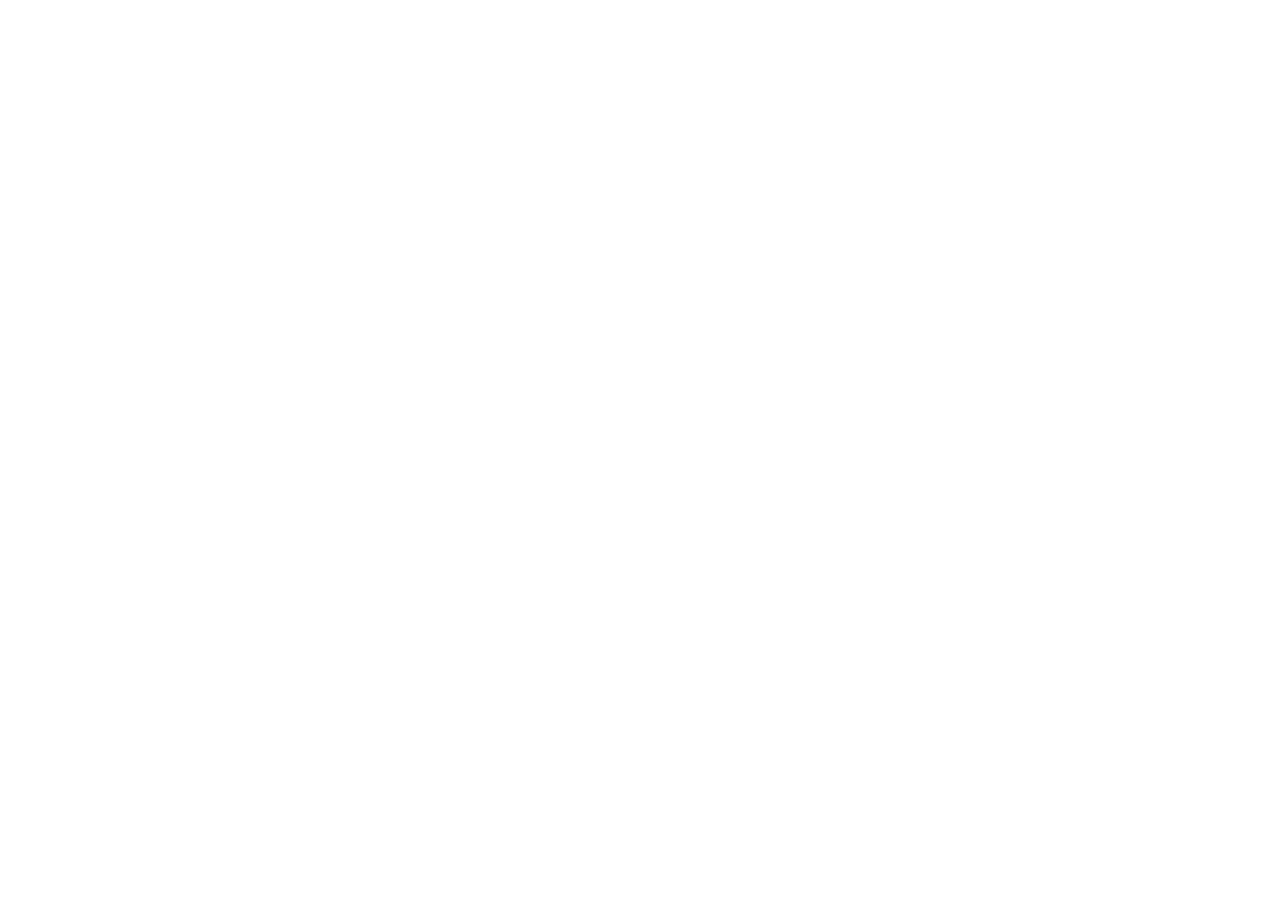
==== index.html @ 31b21d1b "inicio" ====
<!doctype html>
<html lang="en">
    <head>
        <meta charset="utf-8">
        <meta name="viewport" content="width=device-width, initial-scale=1">
        <link href="https://cdn.jsdelivr.net/npm/bootstrap@5.1.3/dist/css/bootstrap.min.css" rel="stylesheet" integrity="sha384-1BmE4kWBq78iYhFldvKuhfTAU6auU8tT94WrHftjDbrCEXSU1oBoqyl2QvZ6jIW3" crossorigin="anonymous">
        <title>Page</title>
    </head>
    <body>
        

        <script src="https://cdn.jsdelivr.net/npm/bootstrap@5.1.3/dist/js/bootstrap.bundle.min.js" integrity="sha384-ka7Sk0Gln4gmtz2MlQnikT1wXgYsOg+OMhuP+IlRH9sENBO0LRn5q+8nbTov4+1p" crossorigin="anonymous"></script>
    </body>
</html>
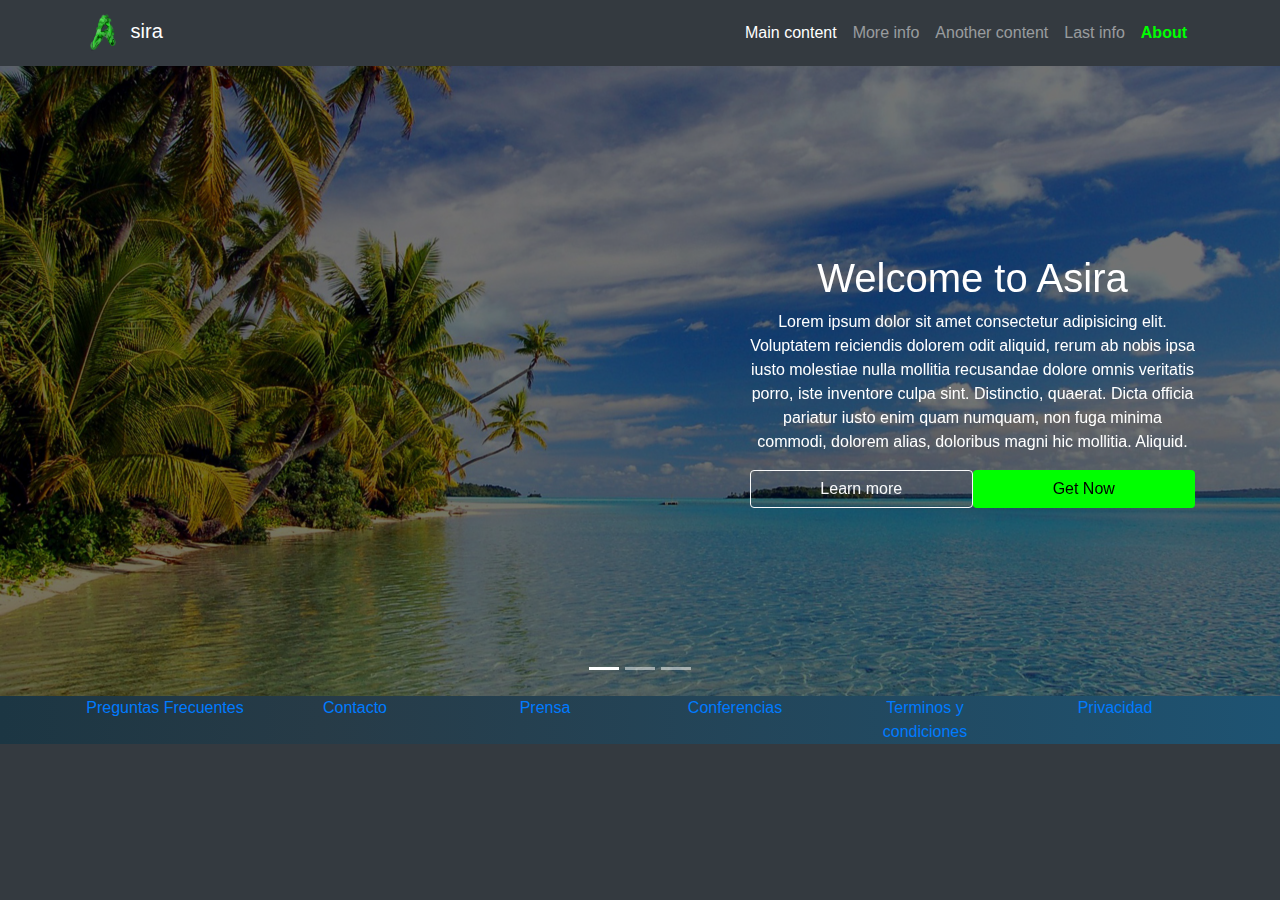
==== commit 1c3fae31: "footer-navbar-carousel" ====
--- a/index.html
+++ b/index.html
@@ -1,14 +1,119 @@
 <!doctype html>
 <html lang="en">
-    <head>
-        <meta charset="utf-8">
-        <meta name="viewport" content="width=device-width, initial-scale=1">
-        <link href="https://cdn.jsdelivr.net/npm/bootstrap@5.1.3/dist/css/bootstrap.min.css" rel="stylesheet" integrity="sha384-1BmE4kWBq78iYhFldvKuhfTAU6auU8tT94WrHftjDbrCEXSU1oBoqyl2QvZ6jIW3" crossorigin="anonymous">
-        <title>Page</title>
-    </head>
-    <body>
+<head>
+    <meta charset="utf-8">
+    <meta name="viewport" content="width=device-width, initial-scale=1, shrink-to-fit=no">
+    <link rel="stylesheet" href="https://maxcdn.bootstrapcdn.com/bootstrap/4.0.0/css/bootstrap.min.css" integrity="sha384-Gn5384xqQ1aoWXA+058RXPxPg6fy4IWvTNh0E263XmFcJlSAwiGgFAW/dAiS6JXm" crossorigin="anonymous">
+    <link rel="stylesheet" href="./css/index.css">
+    <title>Page</title>
+</head>
+<body class="bg-dark">
+    
+    <nav id="header" class="navbar navbar-expand-lg navbar-dark bg-dark">
+        <div class="container">
+            <a class="navbar-brand" href="#">
+                <img src="./img/logo_1.png" alt="logo" class="">
+                sira
+            </a>
+            <button class="navbar-toggler" type="button" data-toggle="collapse" data-target="#navbarSupportedContent" aria-controls="navbarSupportedContent" aria-expanded="false" aria-label="Toggle navigation">
+            <span class="navbar-toggler-icon"></span>
+            </button>
         
+            <div class="collapse navbar-collapse" id="navbarSupportedContent">
+            <ul class="navbar-nav ml-auto">
+                <li class="nav-item active">
+                    <a class="nav-link" href="#">Main content<span class="sr-only">(current)</span></a>
+                </li>
+                <li class="nav-item">
+                    <a class="nav-link" href="#">More info</a>
+                </li>
+                <li class="nav-item">
+                    <a class="nav-link" href="#">Another content</a>
+                </li>
+                <li class="nav-item">
+                    <a class="nav-link" href="#">Last info</a>
+                </li>
+                <li class="nav-item">
+                    <a class="nav-link my-font" href="#">About</a>
+                </li>
+            </ul>
+            </div>
+        </div>
+    </nav>
 
-        <script src="https://cdn.jsdelivr.net/npm/bootstrap@5.1.3/dist/js/bootstrap.bundle.min.js" integrity="sha384-ka7Sk0Gln4gmtz2MlQnikT1wXgYsOg+OMhuP+IlRH9sENBO0LRn5q+8nbTov4+1p" crossorigin="anonymous"></script>
-    </body>
+    <!-- Main -->
+    <main id="main">
+        <div id="carousel" class="carousel slide" data-ride="carousel" data-pause="false">
+            <ol class="carousel-indicators">
+                <li data-target="#carousel" data-slide-to="0" class="active"></li>
+                <li data-target="#carousel" data-slide-to="1"></li>
+                <li data-target="#carousel" data-slide-to="2"></li>
+            </ol>
+            <div class="carousel-inner">
+                <div class="carousel-item active">
+                    <img class="d-block w-100" src="./img/hawaii.jpg" alt="Hawaii">
+                </div>
+                <div class="carousel-item">
+                    <img class="d-block w-100" src="./img/hawaii2.jpg" alt="Hawaii 2">
+                </div>
+                <div class="carousel-item">
+                    <img class="d-block w-100" src="./img/hawaii3.jpeg" alt="Hawaii 3">
+                </div>
+                <div class="overlay">
+                    <div class="container">
+                        <div class="row align-items-center">
+                            <div class="col col-md-5 offset-md-7 text-center">
+                                <h1>Welcome to Asira</h1>
+                                <p class="d-none d-md-block">
+                                    Lorem ipsum dolor sit amet consectetur adipisicing elit. Voluptatem reiciendis dolorem odit aliquid, rerum ab nobis ipsa iusto molestiae nulla mollitia recusandae dolore omnis veritatis porro, iste inventore culpa sint. Distinctio, quaerat. Dicta officia pariatur iusto enim quam numquam, non fuga minima commodi, dolorem alias, doloribus magni hic mollitia. Aliquid.
+                                </p>
+                                <div class="container">
+                                    <div class="row">
+                                        <a href="#" class="col btn btn-outline-light">Learn more</a>
+                                        <button class="col btn my-btn">Get Now</button>
+                                    </div>
+                                </div>
+                            </div>
+                        </div>
+                    </div>
+                </div>
+            </div>
+        </div>
+
+    </main>
+    <!-- /Main -->
+
+
+
+    <!-- Footer -->
+    <footer id="footer" class="footer">
+        <div class="container">
+            <div class="row text-center">
+                <div class="col-12 col-md">
+                    <a href="#">Preguntas Frecuentes</a>
+                </div>
+                <div class="col-12 col-md">
+                    <a href="#">Contacto</a>
+                </div>
+                <div class="col-12 col-md">
+                    <a href="#">Prensa</a>
+                </div>
+                <div class="col-12 col-md">
+                    <a href="#">Conferencias</a>
+                </div>
+                <div class="col-12 col-md">
+                    <a href="#">Terminos y condiciones</a>
+                </div>
+                <div class="col-12 col-md">
+                    <a href="#">Privacidad</a>
+                </div>
+            </div>
+        </div>
+    </footer>
+    <!-- /Footer -->
+
+    <script src="https://code.jquery.com/jquery-3.2.1.slim.min.js" integrity="sha384-KJ3o2DKtIkvYIK3UENzmM7KCkRr/rE9/Qpg6aAZGJwFDMVNA/GpGFF93hXpG5KkN" crossorigin="anonymous"></script>
+    <script src="https://cdnjs.cloudflare.com/ajax/libs/popper.js/1.12.9/umd/popper.min.js" integrity="sha384-ApNbgh9B+Y1QKtv3Rn7W3mgPxhU9K/ScQsAP7hUibX39j7fakFPskvXusvfa0b4Q" crossorigin="anonymous"></script>
+    <script src="https://maxcdn.bootstrapcdn.com/bootstrap/4.0.0/js/bootstrap.min.js" integrity="sha384-JZR6Spejh4U02d8jOt6vLEHfe/JQGiRRSQQxSfFWpi1MquVdAyjUar5+76PVCmYl" crossorigin="anonymous"></script>
+</body>
 </html>--- a/css/index.css
+++ b/css/index.css
@@ -0,0 +1,242 @@
+.my-font {
+    color: #0f0 !important;
+    font-weight: bolder !important;
+}
+
+#header img {
+    max-height: 40px;
+}
+
+#main img {
+    max-height: 70vh;
+    object-fit: cover;
+}
+
+#carousel {
+    position: relative;
+}
+
+#carousel .overlay {
+    position: absolute;
+    top: 0;
+    bottom: 0;
+    left: 0;
+    right: 0;
+    background-color: #0008;
+    color: white;
+}
+#carousel .overlay .container, 
+#carousel .overlay .row {
+    height: 100%;
+}
+
+#carousel .overlay .my-btn {
+    background: #0f0;
+    color: #000;
+}
+#carousel .overlay .my-btn:hover {
+    animation: reflejo .5s;
+    color: #fff;
+}
+
+#footer {
+    background: linear-gradient(
+        90deg,
+        #1c3643,
+        #273b47 25%,
+        #1e5372
+    );
+}
+
+@keyframes reflejo {
+    0% {
+        background: linear-gradient(
+            45deg,
+            #00000088 0%,
+            #00000088 1%,
+            #ffffffff 5%,
+            #00000088 10%,
+            #00000088 100%
+        );
+    }
+    5% {
+        background: linear-gradient(
+            45deg,
+            #00000088 0%,
+            #00000088 5%,
+            #ffffffff 10%,
+            #00000088 15%,
+            #00000088 100%
+        );
+    }
+    10% {
+        background: linear-gradient(
+            45deg,
+            #00000088 0%,
+            #00000088 10%,
+            #ffffffff 15%,
+            #00000088 20%,
+            #00000088 100%
+        );
+    }
+    15% {
+        background: linear-gradient(
+            45deg,
+            #00000088 0%,
+            #00000088 15%,
+            #ffffffff 20%,
+            #00000088 25%,
+            #00000088 100%
+        );
+    }
+    20% {
+        background: linear-gradient(
+            45deg,
+            #00000088 0%,
+            #00000088 20%,
+            #ffffffff 25%,
+            #00000088 30%,
+            #00000088 100%
+        );
+    }
+    25% {
+        background: linear-gradient(
+            45deg,
+            #00000088 0%,
+            #00000088 25%,
+            #ffffffff 30%,
+            #00000088 35%,
+            #00000088 100%
+        );
+    }
+    30% {
+        background: linear-gradient(
+            45deg,
+            #00000088 0%,
+            #00000088 30%,
+            #ffffffff 35%,
+            #00000088 40%,
+            #00000088 100%
+        );
+    }
+    35% {
+        background: linear-gradient(
+            45deg,
+            #00000088 0%,
+            #00000088 35%,
+            #ffffffff 40%,
+            #00000088 45%,
+            #00000088 100%
+        );
+    }
+    40% {
+        background: linear-gradient(
+            45deg,
+            #00000088 0%,
+            #00000088 40%,
+            #ffffffff 45%,
+            #00000088 50%,
+            #00000088 100%
+        );
+    }
+    46% {
+        background: linear-gradient(
+            45deg,
+            #00000088 0%,
+            #00000088 45%,
+            #ffffffff 50%,
+            #00000088 55%,
+            #00000088 100%
+        );
+    }
+    52% {
+        background: linear-gradient(
+            45deg,
+            #00000088 0%,
+            #00000088 50%,
+            #ffffffff 55%,
+            #00000088 60%,
+            #00000088 100%
+        );
+    }
+    58% {
+        background: linear-gradient(
+            45deg,
+            #00000088 0%,
+            #00000088 55%,
+            #ffffffff 60%,
+            #00000088 65%,
+            #00000088 100%
+        );
+    }
+    64% {
+        background: linear-gradient(
+            45deg,
+            #00000088 0%,
+            #00000088 60%,
+            #ffffffff 65%,
+            #00000088 70%,
+            #00000088 100%
+        );
+    }
+    70% {
+        background: linear-gradient(
+            45deg,
+            #00000088 0%,
+            #00000088 65%,
+            #ffffffff 70%,
+            #00000088 75%,
+            #00000088 100%
+        );
+    }
+    76% {
+        background: linear-gradient(
+            45deg,
+            #00000088 0%,
+            #00000088 70%,
+            #ffffffff 75%,
+            #00000088 80%,
+            #00000088 100%
+        );
+    }
+    82% {
+        background: linear-gradient(
+            45deg,
+            #00000088 0%,
+            #00000088 75%,
+            #ffffffff 80%,
+            #00000088 85%,
+            #00000088 100%
+        );
+    }
+    88% {
+        background: linear-gradient(
+            45deg,
+            #00000088 0%,
+            #00000088 80%,
+            #ffffffff 85%,
+            #00000088 90%,
+            #00000088 100%
+        );
+    }
+    94% {
+        background: linear-gradient(
+            45deg,
+            #00000088 0%,
+            #00000088 85%,
+            #ffffffff 90%,
+            #00000088 95%,
+            #00000088 100%
+        );
+    }
+    100% {
+        background: linear-gradient(
+            45deg,
+            #00000088 0%,
+            #00000088 90%,
+            #ffffffff 95%,
+            #00000088 100%,
+            #00000088 100%
+        );
+    }
+}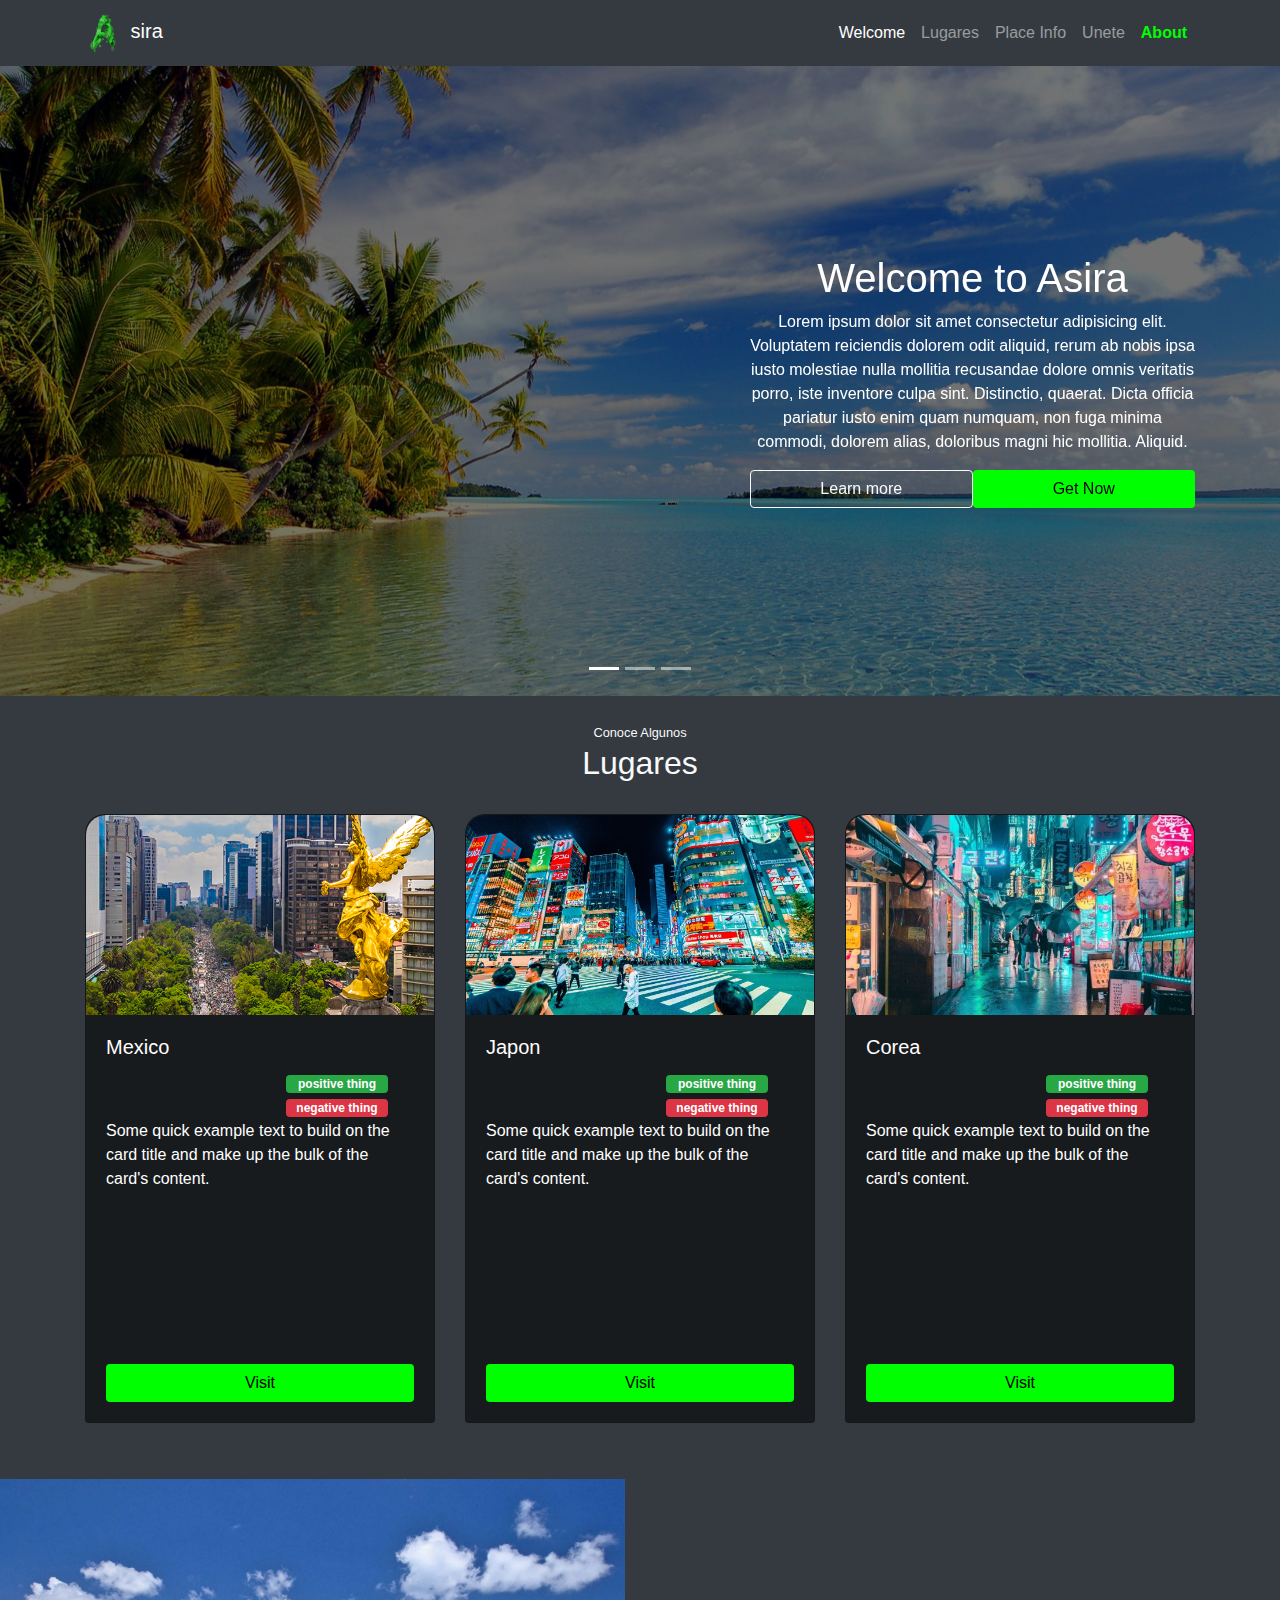
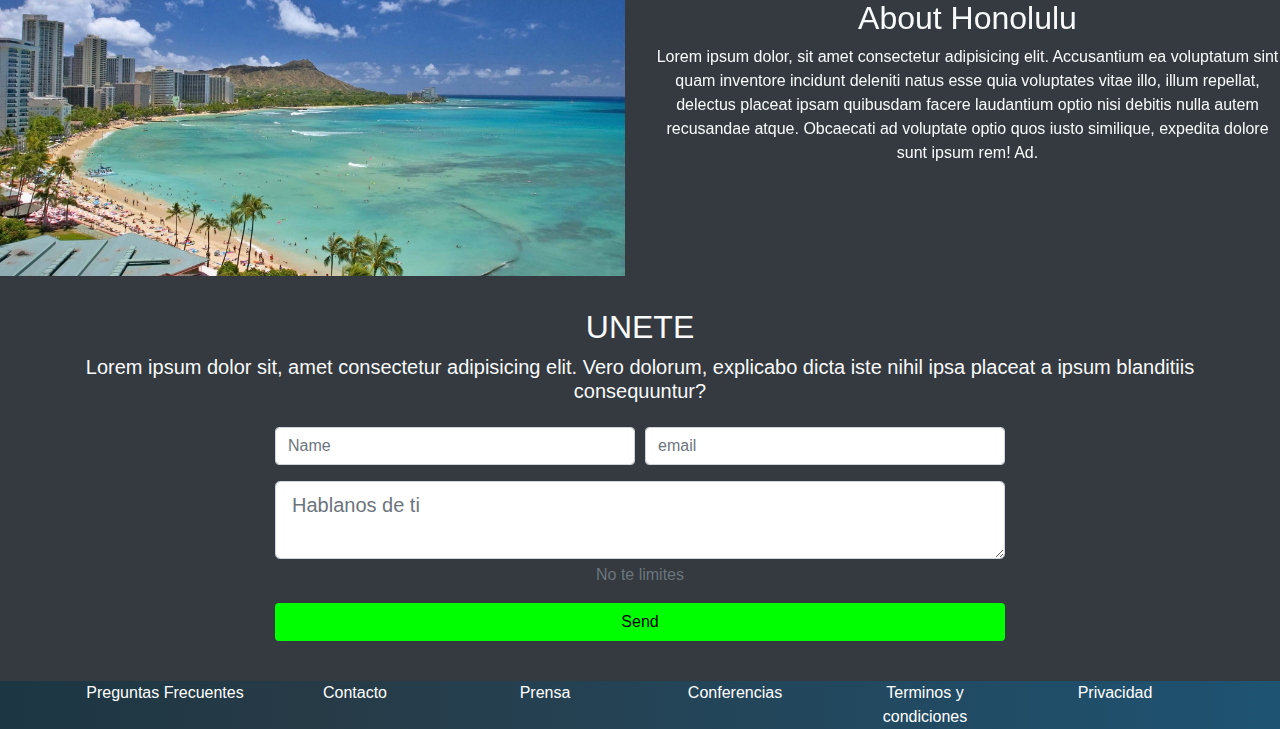
==== commit 5a2abe94: "targets-forms" ====
--- a/index.html
+++ b/index.html
@@ -5,14 +5,15 @@
     <meta name="viewport" content="width=device-width, initial-scale=1, shrink-to-fit=no">
     <link rel="stylesheet" href="https://maxcdn.bootstrapcdn.com/bootstrap/4.0.0/css/bootstrap.min.css" integrity="sha384-Gn5384xqQ1aoWXA+058RXPxPg6fy4IWvTNh0E263XmFcJlSAwiGgFAW/dAiS6JXm" crossorigin="anonymous">
     <link rel="stylesheet" href="./css/index.css">
+    <link rel="stylesheet" href="./css/fondo.css">
     <title>Page</title>
 </head>
 <body class="bg-dark">
-    
-    <nav id="header" class="navbar navbar-expand-lg navbar-dark bg-dark">
+
+    <nav id="header" class="navbar navbar-expand-lg navbar-dark bg-dark sticky-top">
         <div class="container">
             <a class="navbar-brand" href="#">
-                <img src="./img/logo_1.png" alt="logo" class="">
+                <img src="./img/logo.png" alt="logo" class="">
                 sira
             </a>
             <button class="navbar-toggler" type="button" data-toggle="collapse" data-target="#navbarSupportedContent" aria-controls="navbarSupportedContent" aria-expanded="false" aria-label="Toggle navigation">
@@ -22,16 +23,16 @@
             <div class="collapse navbar-collapse" id="navbarSupportedContent">
             <ul class="navbar-nav ml-auto">
                 <li class="nav-item active">
-                    <a class="nav-link" href="#">Main content<span class="sr-only">(current)</span></a>
-                </li>
-                <li class="nav-item">
-                    <a class="nav-link" href="#">More info</a>
-                </li>
-                <li class="nav-item">
-                    <a class="nav-link" href="#">Another content</a>
-                </li>
-                <li class="nav-item">
-                    <a class="nav-link" href="#">Last info</a>
+                    <a class="nav-link" href="#">Welcome<span class="sr-only">(current)</span></a>
+                </li>
+                <li class="nav-item">
+                    <a class="nav-link" href="#">Lugares</a>
+                </li>
+                <li class="nav-item">
+                    <a class="nav-link" href="#">Place Info</a>
+                </li>
+                <li class="nav-item">
+                    <a class="nav-link" href="#">Unete</a>
                 </li>
                 <li class="nav-item">
                     <a class="nav-link my-font" href="#">About</a>
@@ -82,9 +83,116 @@
 
     </main>
     <!-- /Main -->
-
-
-
+    <div class="container-fluent bg-dark">
+    <!-- Lugares -->
+    <section class="container mt-4" id="lugares">
+        <!-- <img src="./img/hawaii3.jpeg" class="img-fondo" alt="fondo"> -->
+        <div class="row mb-4">
+            <div class="col text-center text-light">
+                <small>Conoce Algunos</small>
+                <h2>Lugares</h2>
+            </div>
+        </div>
+        <div class="row">
+            <div class="col-12 col-md-6 col-lg mb-5">
+                <div class="card">
+                    <img class="card-img-top" src="./img/lugares/mexico.jpg" alt="mexico">
+                    <div class="card-body">
+                        <h5 class="card-title">Mexico</h5>
+                        <span class="col-4 offset-7 badge badge-success">positive thing</span>
+                        <span class="col-4 offset-7 badge badge-danger">negative thing</span>
+                        <p class="card-text">Some quick example text to build on the card title and make up the bulk of the card's content.</p>
+                        <iframe class="map-frame" src="https://www.google.com/maps/embed?pb=!1m18!1m12!1m3!1d240864.16417594344!2d-99.28370051598995!3d19.390679966443145!2m3!1f0!2f0!3f0!3m2!1i1024!2i768!4f13.1!3m3!1m2!1s0x85ce0026db097507%3A0x54061076265ee841!2sCiudad%20de%20M%C3%A9xico%2C%20CDMX!5e0!3m2!1ses-419!2smx!4v1644552892313!5m2!1ses-419!2smx" width="400" height="300" style="border:0;" allowfullscreen="" loading="lazy"></iframe>
+                        <a href="https://goo.gl/maps/xCxPDKdgt1hBGHRt8" class="btn btn-block my-btn" target="_blank">Visit</a>
+                    </div>
+                </div>
+            </div>
+            <div class="col-12 col-md-6 col-lg mb-5">
+                <div class="card">
+                    <img class="card-img-top" src="./img/lugares/japon.jpg" alt="japon">
+                    <div class="card-body">
+                        <h5 class="card-title">Japon</h5>
+                        <span class="col-4 offset-7 badge badge-success">positive thing</span>
+                        <span class="col-4 offset-7 badge badge-danger">negative thing</span>
+                        <p class="card-text">Some quick example text to build on the card title and make up the bulk of the card's content.</p>
+                        <iframe class="map-frame" src="https://www.google.com/maps/embed?pb=!1m18!1m12!1m3!1d207446.9730518684!2d139.60078160768742!3d35.66816252633556!2m3!1f0!2f0!3f0!3m2!1i1024!2i768!4f13.1!3m3!1m2!1s0x60188b857628235d%3A0xcdd8aef709a2b520!2sciudad%20de%20Tokio%2C%20Tokio%2C%20Jap%C3%B3n!5e0!3m2!1ses-419!2smx!4v1644552498426!5m2!1ses-419!2smx" width="400" height="300" style="border:0;" allowfullscreen="" loading="lazy"></iframe>
+                        <a href="https://goo.gl/maps/yJet8j7JGHXQq9jq7" class="btn btn-block my-btn" target="_blank">Visit</a>
+                    </div>
+                </div>
+            </div>
+            <div class="col-12 col-md-6 col-lg mb-5">
+                <div class="card">
+                    <img class="card-img-top" src="./img/lugares/korea.jpg" alt="korea">
+                    <div class="card-body">
+                        <h5 class="card-title">Corea</h5>
+                        <span class="col-4 offset-7 badge badge-success">positive thing</span>
+                        <span class="col-4 offset-7 badge badge-danger">negative thing</span>
+                        <p class="card-text">Some quick example text to build on the card title and make up the bulk of the card's content.</p>
+                        <iframe class="map-frame" src="https://www.google.com/maps/embed?pb=!1m18!1m12!1m3!1d202408.33862628197!2d126.83400047386968!3d37.56377334237058!2m3!1f0!2f0!3f0!3m2!1i1024!2i768!4f13.1!3m3!1m2!1s0x357ca2012d5c39cf%3A0x7e11eca1405bf29b!2sSe%C3%BAl%2C%20Corea%20del%20Sur!5e0!3m2!1ses-419!2smx!4v1644552542192!5m2!1ses-419!2smx" width="400" height="300" style="border:0;" allowfullscreen="" loading="lazy"></iframe>
+                        <a href="https://goo.gl/maps/dcjL8M39vjCVjoFYA" class="btn btn-block my-btn" target="_blank">Visit</a>
+                    </div>
+                </div>
+            </div>
+        </div>
+    </section>
+    <!-- /Lugares -->
+
+    <!-- PlaceInfo -->
+    <section class="container-fluent pt-2 pb-4" id="info-place">
+        <div class="row align-items-center">
+            <div class="col-12 col-lg-6">
+                <img src="./img/honolulu.jpg" alt="Honolulu">
+            </div>
+            <div class="col-12 col-lg-6 text-light text-center align-items-center mt-4">
+                    <h2 class="align-self-start">About Honolulu</h2>
+                    <p class="align-middle">Lorem ipsum dolor, sit amet consectetur adipisicing elit. Accusantium ea voluptatum sint quam inventore incidunt deleniti natus esse quia voluptates vitae illo, illum repellat, delectus placeat ipsam quibusdam facere laudantium optio nisi debitis nulla autem recusandae atque. Obcaecati ad voluptate optio quos iusto similique, expedita dolore sunt ipsum rem! Ad.</p>
+            </div>
+        </div>
+    </section>
+    <!-- /PlaceInfo -->
+    <!-- Unete -->
+    <section id="unete" class="pt-2 pb-4">
+        <div class="container">
+            <div class="row">
+                <div class="col text-uppercase text-center text-light">
+                    <h2>Unete</h2>
+                </div>
+            </div>
+            <div class="row">
+                <div class="col text-center text-light">
+                    <h5>Lorem ipsum dolor sit, amet consectetur adipisicing elit. Vero dolorum, explicabo dicta iste nihil ipsa placeat a ipsum blanditiis consequuntur?</h5>
+                </div>
+            </div>
+            <div class="row mt-3">
+                <div class="col col-lg-8 offset-lg-2 text-center text-light">
+                    <form>
+                        <div class="form-row">
+                            <div class="form-group col-12 col-md">
+                                <input type="text" class="form-control" placeholder="Name">
+                            </div>
+                            <div class="form-group col-md">
+                                <input type="text" class="form-control" placeholder="email">
+                            </div>
+                        </div>
+                        <div class="form-row">
+                            <div class="form-group col-12 col-md">
+                                <textarea class="form-control form-control-lg" placeholder="Hablanos de ti"></textarea>
+                                <span class="form-text text-muted">No te limites</span>
+                            </div>
+                        </div>
+                        <div class="form-row">
+                            <div class="form-group col-12 col-md">
+                                <input type="submit" class="form-control btn btn-block my-btn" value="Send">
+                            </div>
+                        </div>
+                    </form>
+                </div>
+            </div>
+        </div>
+    </section>
+    <!-- /Unete -->
+
+    </div>
     <!-- Footer -->
     <footer id="footer" class="footer">
         <div class="container">
--- a/css/index.css
+++ b/css/index.css
@@ -3,8 +3,15 @@
     font-weight: bolder !important;
 }
 
+
 #header img {
     max-height: 40px;
+}
+
+#main {
+    position: sticky;
+    top: 40px;
+    z-index: -1000;
 }
 
 #main img {
@@ -30,13 +37,47 @@
     height: 100%;
 }
 
-#carousel .overlay .my-btn {
+.my-btn {
     background: #0f0;
     color: #000;
 }
-#carousel .overlay .my-btn:hover {
+.my-btn:hover {
     animation: reflejo .5s;
     color: #fff;
+}
+
+/* #lugares {
+    position: sticky;
+    top: 40px;
+    z-index: -900;
+} */
+#lugares {
+    overflow: hidden;
+}
+
+#lugares .card {
+    background: #0008 !important;
+    color: #fff;
+    border-top-left-radius: 20px;
+    border-top-right-radius: 20px;
+}
+
+#lugares .card-img-top {
+    max-height: 200px;
+    object-fit: cover;
+    border-top-left-radius: 20px;
+    border-top-right-radius: 20px;
+}
+
+#lugares .map-frame {
+    height: 40%;
+    width: 100%;
+    /* center */
+}
+
+#info-place img{
+    max-width: 100%;
+    object-fit: cover;
 }
 
 #footer {
@@ -48,6 +89,10 @@
     );
 }
 
+#footer a {
+    color: #fff;
+}
+
 @keyframes reflejo {
     0% {
         background: linear-gradient(
--- a/css/fondo.css
+++ b/css/fondo.css
@@ -0,0 +1,29 @@
+.fondo {
+    position: fixed;
+    top: 0;
+    left: 0;
+    bottom: 0;
+    right: 0;
+    width: 100%;
+    height: 100vh;
+    z-index: -1000;
+}
+.fondo-video {
+    position: fixed;
+    top: 0;
+    left: 0;
+    bottom: 0;
+    right: 0;
+    width: 100%;
+    z-index: -900;
+}
+.fondo-overlay {
+    position: fixed;
+    top: 0;
+    left: 0;
+    bottom: 0;
+    right: 0;
+    width: 100%;
+    background: #00000088;
+    z-index: -800;
+}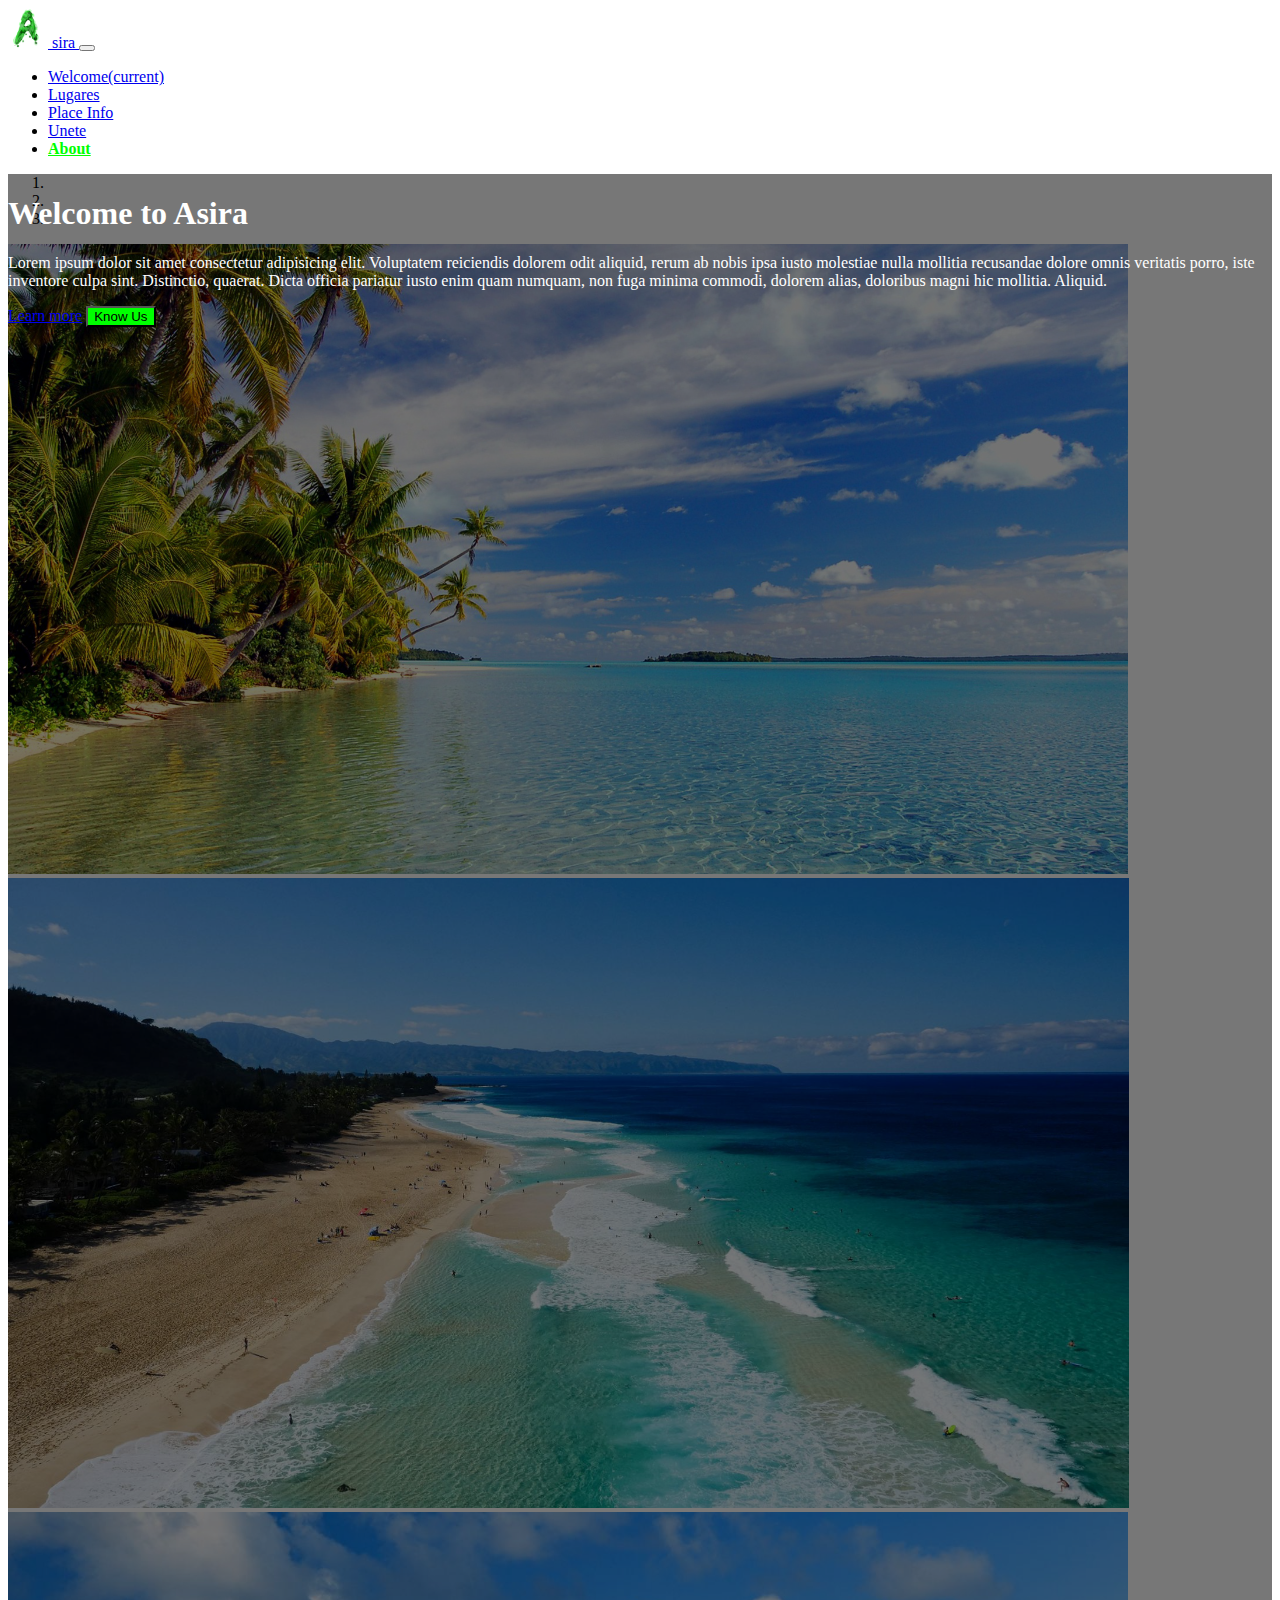
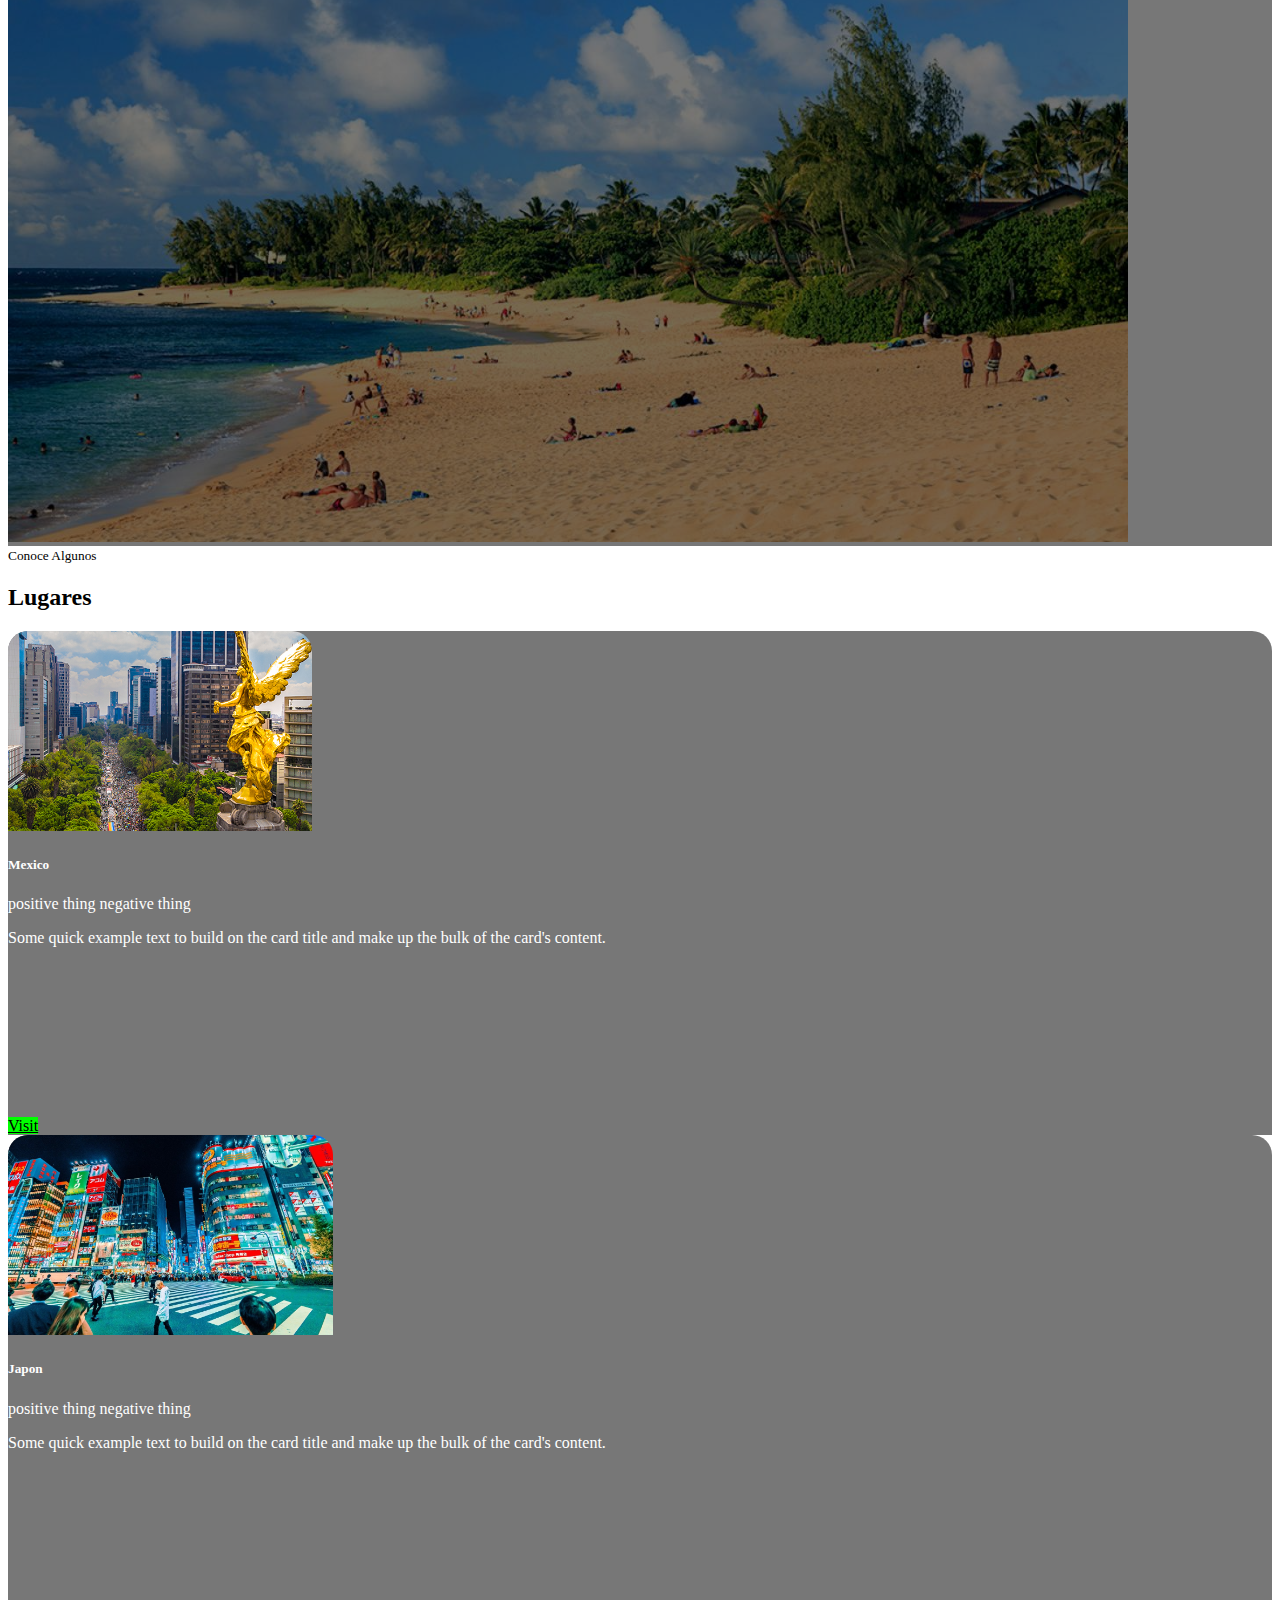
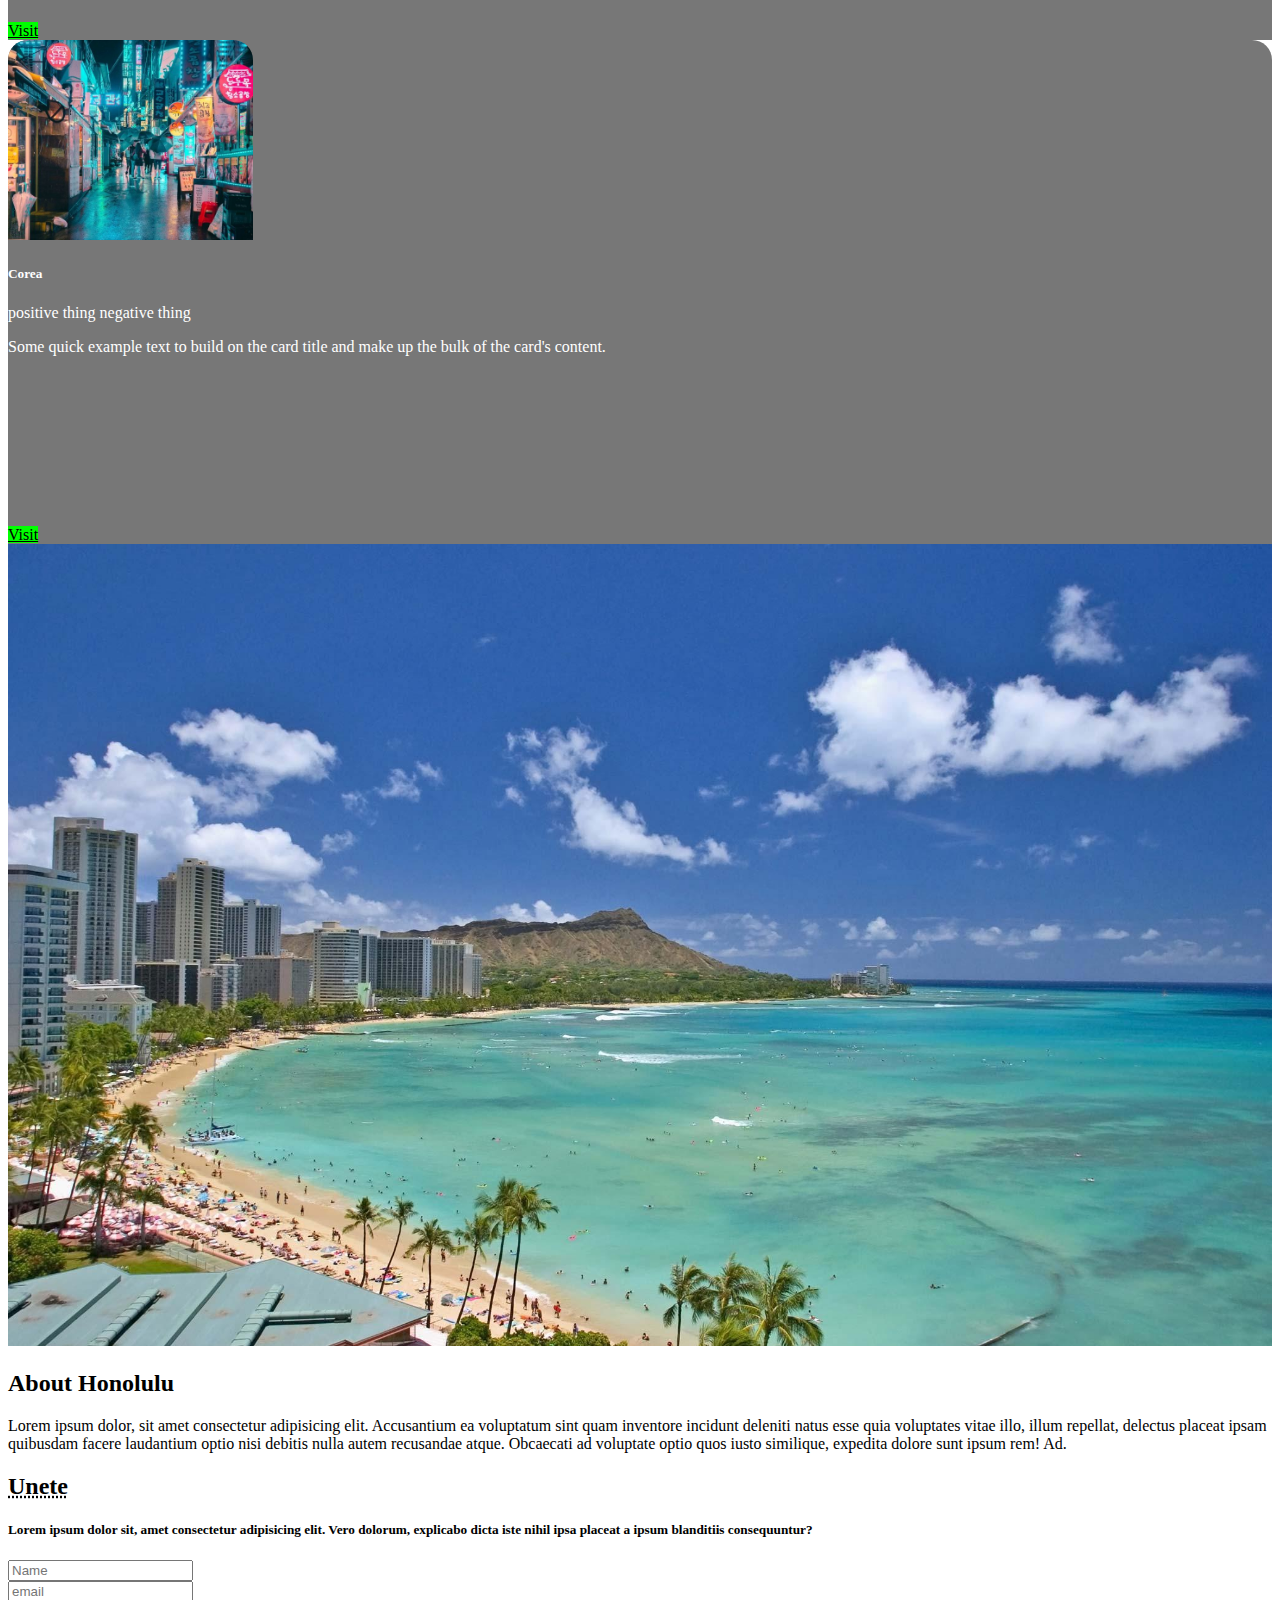
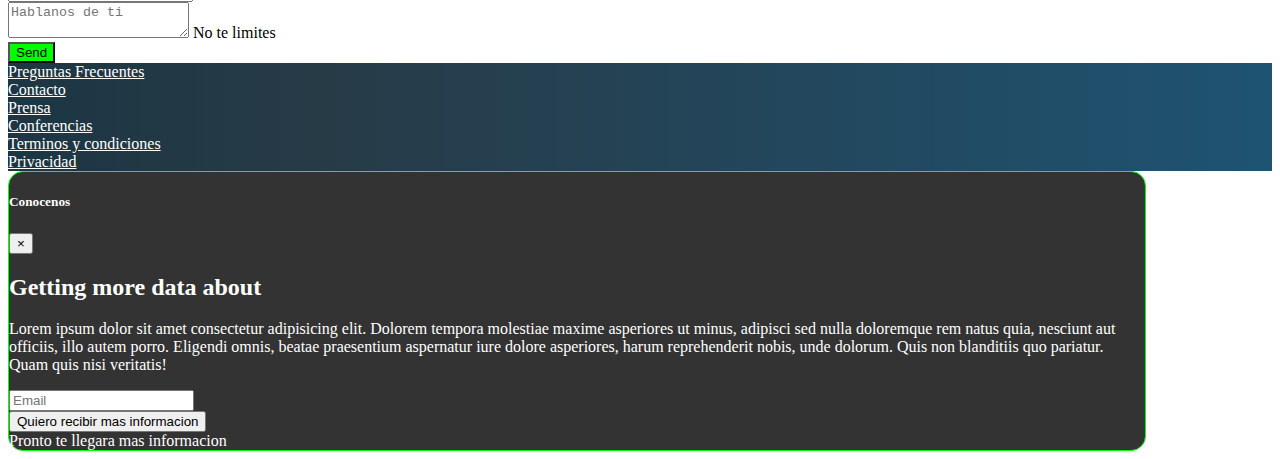
==== commit 730a5681: "modals-dataspy" ====
--- a/index.html
+++ b/index.html
@@ -3,12 +3,12 @@
 <head>
     <meta charset="utf-8">
     <meta name="viewport" content="width=device-width, initial-scale=1, shrink-to-fit=no">
-    <link rel="stylesheet" href="https://maxcdn.bootstrapcdn.com/bootstrap/4.0.0/css/bootstrap.min.css" integrity="sha384-Gn5384xqQ1aoWXA+058RXPxPg6fy4IWvTNh0E263XmFcJlSAwiGgFAW/dAiS6JXm" crossorigin="anonymous">
+    <link rel="stylesheet" href="https://stackpath.bootstrapcdn.com/bootstrap/4.1.3/css/bootstrap.min.css" integrity="sha384-MCw98/SFnGE8fJT3GXwEOngsV7Zt27NXFoaoApmYm81iuXoPkFOJwJ8ERdknLPMO" crossorigin="anonymous">
     <link rel="stylesheet" href="./css/index.css">
     <link rel="stylesheet" href="./css/fondo.css">
     <title>Page</title>
 </head>
-<body class="bg-dark">
+<body class="bg-dark" data-spy="scroll" data-target="#header" data-offset="66">
 
     <nav id="header" class="navbar navbar-expand-lg navbar-dark bg-dark sticky-top">
         <div class="container">
@@ -22,26 +22,26 @@
         
             <div class="collapse navbar-collapse" id="navbarSupportedContent">
             <ul class="navbar-nav ml-auto">
-                <li class="nav-item active">
-                    <a class="nav-link" href="#">Welcome<span class="sr-only">(current)</span></a>
-                </li>
-                <li class="nav-item">
-                    <a class="nav-link" href="#">Lugares</a>
-                </li>
-                <li class="nav-item">
-                    <a class="nav-link" href="#">Place Info</a>
-                </li>
-                <li class="nav-item">
-                    <a class="nav-link" href="#">Unete</a>
-                </li>
-                <li class="nav-item">
-                    <a class="nav-link my-font" href="#">About</a>
+                <li class="nav-item">
+                    <a class="nav-link" href="#main">Welcome<span class="sr-only">(current)</span></a>
+                </li>
+                <li class="nav-item">
+                    <a class="nav-link" href="#lugares">Lugares</a>
+                </li>
+                <li class="nav-item">
+                    <a class="nav-link" href="#info-place">Place Info</a>
+                </li>
+                <li class="nav-item">
+                    <a class="nav-link" href="#unete">Unete</a>
+                </li>
+                <li class="nav-item">
+                    <a class="nav-link my-font" data-toggle="modal" data-target="#mymodal" href="#">About</a>
                 </li>
             </ul>
             </div>
         </div>
     </nav>
-
+    
     <!-- Main -->
     <main id="main">
         <div id="carousel" class="carousel slide" data-ride="carousel" data-pause="false">
@@ -71,7 +71,7 @@
                                 <div class="container">
                                     <div class="row">
                                         <a href="#" class="col btn btn-outline-light">Learn more</a>
-                                        <button class="col btn my-btn">Get Now</button>
+                                        <button class="col btn my-btn" data-toggle="modal" data-target="#mymodal">Know Us</button>
                                     </div>
                                 </div>
                             </div>
@@ -83,7 +83,7 @@
 
     </main>
     <!-- /Main -->
-    <div class="container-fluent bg-dark">
+    
     <!-- Lugares -->
     <section class="container mt-4" id="lugares">
         <!-- <img src="./img/hawaii3.jpeg" class="img-fondo" alt="fondo"> -->
@@ -155,7 +155,7 @@
         <div class="container">
             <div class="row">
                 <div class="col text-uppercase text-center text-light">
-                    <h2>Unete</h2>
+                    <h2><abbr data-toggle="tooltip" data-placement="top" title="Go to make the future">Unete</abbr></h2>
                 </div>
             </div>
             <div class="row">
@@ -192,7 +192,6 @@
     </section>
     <!-- /Unete -->
 
-    </div>
     <!-- Footer -->
     <footer id="footer" class="footer">
         <div class="container">
@@ -220,8 +219,55 @@
     </footer>
     <!-- /Footer -->
 
-    <script src="https://code.jquery.com/jquery-3.2.1.slim.min.js" integrity="sha384-KJ3o2DKtIkvYIK3UENzmM7KCkRr/rE9/Qpg6aAZGJwFDMVNA/GpGFF93hXpG5KkN" crossorigin="anonymous"></script>
-    <script src="https://cdnjs.cloudflare.com/ajax/libs/popper.js/1.12.9/umd/popper.min.js" integrity="sha384-ApNbgh9B+Y1QKtv3Rn7W3mgPxhU9K/ScQsAP7hUibX39j7fakFPskvXusvfa0b4Q" crossorigin="anonymous"></script>
-    <script src="https://maxcdn.bootstrapcdn.com/bootstrap/4.0.0/js/bootstrap.min.js" integrity="sha384-JZR6Spejh4U02d8jOt6vLEHfe/JQGiRRSQQxSfFWpi1MquVdAyjUar5+76PVCmYl" crossorigin="anonymous"></script>
+    <!-- Modal -->
+    <div class="modal fade" id="mymodal" tabindex="-1" role="dialog" aria-labelledby="mymodalTitle" aria-hidden="true">
+        <div class="modal-dialog modal-dialog-centered" role="document">
+            <div class="modal-content">
+                <div class="modal-header">
+                    <h5 class="modal-title offset-5 h2">Conocenos</h5>
+                    <button type="button" class="close" data-dismiss="modal" aria-label="Close">
+                        <span aria-hidden="true">&times;</span>
+                    </button>
+                </div>
+                <div class="container p-4">
+                    <div class="row">
+                        <div class="col-12 col-md">
+                            <h2>Getting more data about</h2>
+                        </div>
+                        <div class="col-12 col-md">
+                            <p>Lorem ipsum dolor sit amet consectetur adipisicing elit. Dolorem tempora molestiae maxime asperiores ut minus, adipisci sed nulla doloremque rem natus quia, nesciunt aut officiis, illo autem porro. Eligendi omnis, beatae praesentium aspernatur iure dolore asperiores, harum reprehenderit nobis, unde dolorum. Quis non blanditiis quo pariatur. Quam quis nisi veritatis!</p>
+                        </div>
+                    </div>
+                    <div class="row">
+                        <form class="col needs-validation" action="#" onsubmit="show_data_alert()">
+                            <div class="form-row">
+                                <div class="col-12 col-lg-6 offset-lg-3 form-group">
+                                    <input id="data-email" type="email" class="form-control" placeholder="Email" required>
+                                </div>
+                            </div>
+                            <div class="form-row">
+                                <div class="col-12 col-lg-6 offset-lg-3 form-group">
+                                    <input type="submit" class="form-control btn btn-block btn-outline-success" id="info_send" value="Quiero recibir mas informacion">
+                                </div>
+                            </div>
+                        </form>
+                    </div>
+                    <div class="row">
+                        <div class="col">
+                            <div class="col-12 col-lg-6 offset-lg-3 alert alert-success d-none" role="alert" id="data-alert">
+                                Pronto te llegara mas informacion
+                            </div>
+                        </div>
+                    </div>
+                </div>
+            </div>
+        </div>
+    </div>
+    <!-- /Modal -->
+
+    <script src="https://code.jquery.com/jquery-3.3.1.slim.min.js" integrity="sha384-q8i/X+965DzO0rT7abK41JStQIAqVgRVzpbzo5smXKp4YfRvH+8abtTE1Pi6jizo" crossorigin="anonymous"></script>
+    <script src="https://cdnjs.cloudflare.com/ajax/libs/popper.js/1.14.3/umd/popper.min.js" integrity="sha384-ZMP7rVo3mIykV+2+9J3UJ46jBk0WLaUAdn689aCwoqbBJiSnjAK/l8WvCWPIPm49" crossorigin="anonymous"></script>
+    <script src="https://stackpath.bootstrapcdn.com/bootstrap/4.1.3/js/bootstrap.min.js" integrity="sha384-ChfqqxuZUCnJSK3+MXmPNIyE6ZbWh2IMqE241rYiqJxyMiZ6OW/JmZQ5stwEULTy" crossorigin="anonymous"></script>
+    <script src="./js/index.js"></script>
 </body>
 </html>--- a/css/index.css
+++ b/css/index.css
@@ -3,16 +3,15 @@
     font-weight: bolder !important;
 }
 
-
 #header img {
-    max-height: 40px;
-}
-
+    width: 40px;
+}
+/* 
 #main {
     position: sticky;
     top: 40px;
-    z-index: -1000;
-}
+    z-index: -1;
+} */
 
 #main img {
     max-height: 70vh;
@@ -51,9 +50,6 @@
     top: 40px;
     z-index: -900;
 } */
-#lugares {
-    overflow: hidden;
-}
 
 #lugares .card {
     background: #0008 !important;
@@ -93,195 +89,215 @@
     color: #fff;
 }
 
+#mymodal {
+    background: #0000;
+}
+
+#mymodal .modal-dialog {
+    max-width: 90%;
+}
+
+#mymodal .modal-content {
+    background: #000c;
+    border: 1px solid #0f0;
+    border-radius: 15px;
+}
+
+#mymodal .modal-header, 
+#mymodal .container {
+    background: #0000;
+    color: #fff;
+}
+
 @keyframes reflejo {
     0% {
         background: linear-gradient(
             45deg,
-            #00000088 0%,
-            #00000088 1%,
+            #00000000 0%,
+            #00000000 1%,
             #ffffffff 5%,
-            #00000088 10%,
-            #00000088 100%
+            #00000000 10%,
+            #00000000 100%
         );
     }
     5% {
         background: linear-gradient(
             45deg,
-            #00000088 0%,
-            #00000088 5%,
+            #00000000 0%,
+            #00000000 5%,
             #ffffffff 10%,
-            #00000088 15%,
-            #00000088 100%
+            #00000000 15%,
+            #00000000 100%
         );
     }
     10% {
         background: linear-gradient(
             45deg,
-            #00000088 0%,
-            #00000088 10%,
+            #00000000 0%,
+            #00000000 10%,
             #ffffffff 15%,
-            #00000088 20%,
-            #00000088 100%
+            #00000000 20%,
+            #00000000 100%
         );
     }
     15% {
         background: linear-gradient(
             45deg,
-            #00000088 0%,
-            #00000088 15%,
+            #00000000 0%,
+            #00000000 15%,
             #ffffffff 20%,
-            #00000088 25%,
-            #00000088 100%
+            #00000000 25%,
+            #00000000 100%
         );
     }
     20% {
         background: linear-gradient(
             45deg,
-            #00000088 0%,
-            #00000088 20%,
+            #00000000 0%,
+            #00000000 20%,
             #ffffffff 25%,
-            #00000088 30%,
-            #00000088 100%
+            #00000000 30%,
+            #00000000 100%
         );
     }
     25% {
         background: linear-gradient(
             45deg,
-            #00000088 0%,
-            #00000088 25%,
+            #00000000 0%,
+            #00000000 25%,
             #ffffffff 30%,
-            #00000088 35%,
-            #00000088 100%
+            #00000000 35%,
+            #00000000 100%
         );
     }
     30% {
         background: linear-gradient(
             45deg,
-            #00000088 0%,
-            #00000088 30%,
+            #00000000 0%,
+            #00000000 30%,
             #ffffffff 35%,
-            #00000088 40%,
-            #00000088 100%
+            #00000000 40%,
+            #00000000 100%
         );
     }
     35% {
         background: linear-gradient(
             45deg,
-            #00000088 0%,
-            #00000088 35%,
+            #00000000 0%,
+            #00000000 35%,
             #ffffffff 40%,
-            #00000088 45%,
-            #00000088 100%
+            #00000000 45%,
+            #00000000 100%
         );
     }
     40% {
         background: linear-gradient(
             45deg,
-            #00000088 0%,
-            #00000088 40%,
+            #00000000 0%,
+            #00000000 40%,
             #ffffffff 45%,
-            #00000088 50%,
-            #00000088 100%
+            #00000000 50%,
+            #00000000 100%
         );
     }
     46% {
         background: linear-gradient(
             45deg,
-            #00000088 0%,
-            #00000088 45%,
+            #00000000 0%,
+            #00000000 45%,
             #ffffffff 50%,
-            #00000088 55%,
-            #00000088 100%
+            #00000000 55%,
+            #00000000 100%
         );
     }
     52% {
         background: linear-gradient(
             45deg,
-            #00000088 0%,
-            #00000088 50%,
+            #00000000 0%,
+            #00000000 50%,
             #ffffffff 55%,
-            #00000088 60%,
-            #00000088 100%
+            #00000000 60%,
+            #00000000 100%
         );
     }
     58% {
         background: linear-gradient(
             45deg,
-            #00000088 0%,
-            #00000088 55%,
+            #00000000 0%,
+            #00000000 55%,
             #ffffffff 60%,
-            #00000088 65%,
-            #00000088 100%
+            #00000000 65%,
+            #00000000 100%
         );
     }
     64% {
         background: linear-gradient(
             45deg,
-            #00000088 0%,
-            #00000088 60%,
+            #00000000 0%,
+            #00000000 60%,
             #ffffffff 65%,
-            #00000088 70%,
-            #00000088 100%
+            #00000000 70%,
+            #00000000 100%
         );
     }
     70% {
         background: linear-gradient(
             45deg,
-            #00000088 0%,
-            #00000088 65%,
+            #00000000 0%,
+            #00000000 65%,
             #ffffffff 70%,
-            #00000088 75%,
-            #00000088 100%
+            #00000000 75%,
+            #00000000 100%
         );
     }
     76% {
         background: linear-gradient(
             45deg,
-            #00000088 0%,
-            #00000088 70%,
+            #00000000 0%,
+            #00000000 70%,
             #ffffffff 75%,
-            #00000088 80%,
-            #00000088 100%
+            #00000000 80%,
+            #00000000 100%
         );
     }
     82% {
         background: linear-gradient(
             45deg,
-            #00000088 0%,
-            #00000088 75%,
+            #00000000 0%,
+            #00000000 75%,
             #ffffffff 80%,
-            #00000088 85%,
-            #00000088 100%
+            #00000000 85%,
+            #00000000 100%
         );
     }
     88% {
         background: linear-gradient(
             45deg,
-            #00000088 0%,
-            #00000088 80%,
+            #00000000 0%,
+            #00000000 80%,
             #ffffffff 85%,
-            #00000088 90%,
-            #00000088 100%
+            #00000000 90%,
+            #00000000 100%
         );
     }
     94% {
         background: linear-gradient(
             45deg,
-            #00000088 0%,
-            #00000088 85%,
+            #00000000 0%,
+            #00000000 85%,
             #ffffffff 90%,
-            #00000088 95%,
-            #00000088 100%
+            #00000000 95%,
+            #00000000 100%
         );
     }
     100% {
         background: linear-gradient(
             45deg,
-            #00000088 0%,
-            #00000088 90%,
+            #00000000 0%,
+            #00000000 90%,
             #ffffffff 95%,
-            #00000088 100%,
-            #00000088 100%
+            #00000000 100%,
+            #00000000 100%
         );
     }
 }